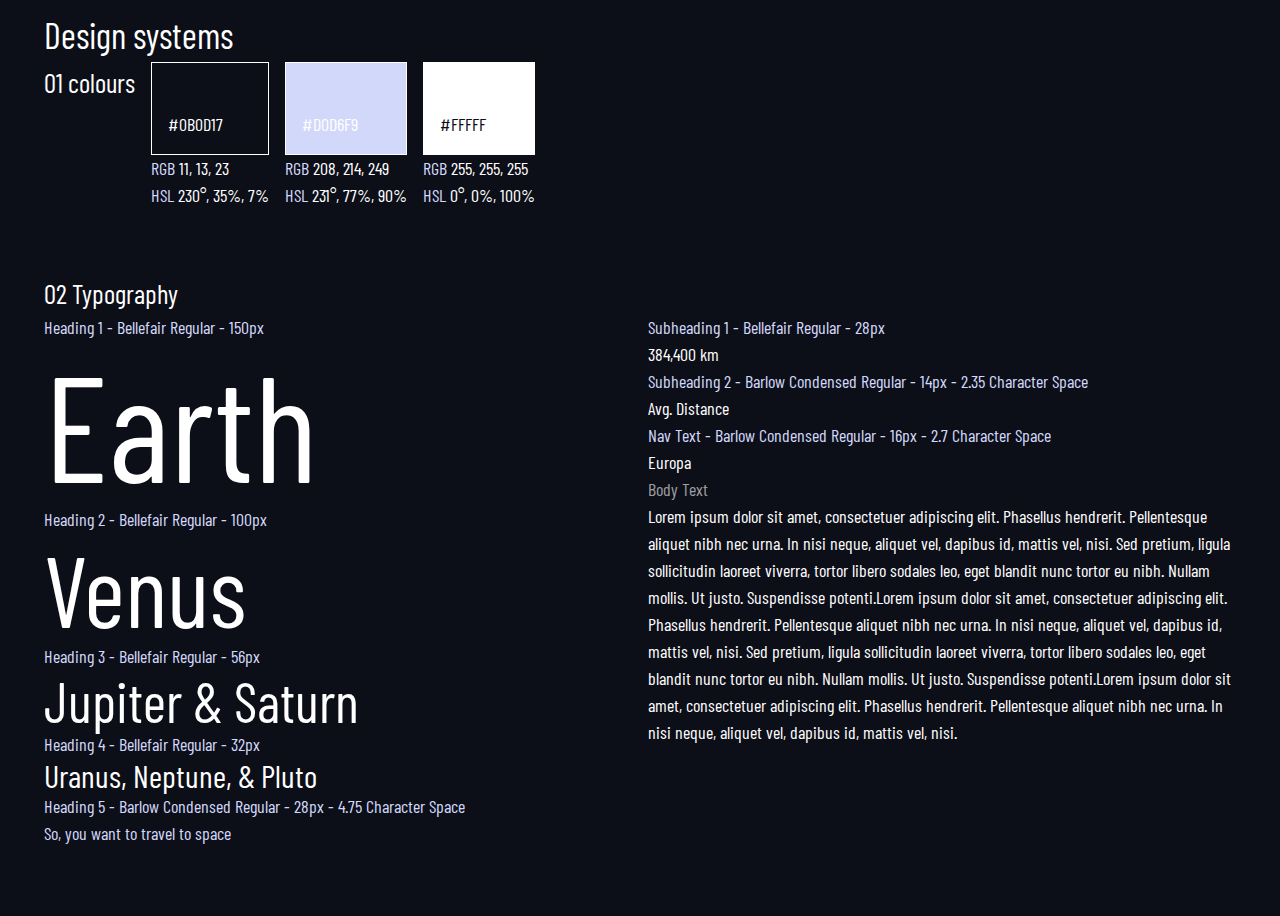
==== starter-code/design-system.html @ 04c1db1b "Typography design system" ====
<!DOCTYPE html>
<html lang="en">

<head>
    <meta charset="UTF-8">
    <meta http-equiv="X-UA-Compatible" content="IE=edge">
    <meta name="viewport" content="width=device-width, initial-scale=1.0">
    <title>Design system</title>
    <link rel="stylesheet" href="./assets/index.css">
    <link rel="preconnect" href="https://fonts.googleapis.com">
    <link rel="preconnect" href="https://fonts.gstatic.com" crossorigin>
    <link href="https://fonts.googleapis.com/css2?family=Barlow+Condensed&family=Bellefair&display=swap"
        rel="stylesheet">
</head>

<body class="bg-dark">
    <div class="container">
        <h1>Design systems</h1>
        <section class="flex" id="colours">
            <h2><span>01 </span>colours</h2>
            <div>
                <div style="padding: 3rem 1rem 1rem; border: 1px solid white;">
                    #0B0D17
                </div>
                <p><span class="text-light-blue">RGB</span> 11, 13, 23</p>
                <p><span class="text-light-blue">HSL</span> 230°, 35%, 7%</p>
            </div>
            <div>
                <div class="bg-light-blue" style="padding: 3rem 1rem 1rem; border: 1px solid white;">
                    #D0D6F9
                </div>
                <p><span class="text-light-blue"> RGB</span> 208, 214, 249</p>
                <p><span class="text-light-blue"> HSL</span> 231°, 77%, 90%</p>
            </div>
            <div>
                <div class="bg-white text-dark" style="padding: 3rem 1rem 1rem; border: 1px solid white;">
                    #FFFFF
                </div>
                <p> <span class="text-light-blue">RGB</span> 255, 255, 255</p>
                <p> <span class="text-light-blue">HSL</span> 0°, 0%, 100%</p>
            </div>
        </section>

        <section id="typography" style="margin: 4rem 0">
            <h2><span>02 </span>Typography</h2>
            <div class="flex">
                <div style="flex-basis: 100%">
                    <div>
                        <p class="text-light-blue">Heading 1 - Bellefair Regular - 150px</p>
                        <p class="fs-900">Earth</p>
                    </div>
                    <div>
                        <p class="text-light-blue">Heading 2 - Bellefair Regular - 100px</p>
                        <p class="fs-800">Venus</p>
                    </div>
                    <div>
                        <p class="text-light-blue">Heading 3 - Bellefair Regular - 56px</p>
                        <p class="fs-700">Jupiter & Saturn</p>
                    </div>
                    <div>
                        <p class="text-light-blue">Heading 4 - Bellefair Regular - 32px</p>
                        <p class="fs-600">Uranus, Neptune, & Pluto</p>
                    </div>
                    <div>
                        <p class="text-light-blue">Heading 5 - Barlow Condensed Regular - 28px - 4.75 Character Space
                        </p>
                        <p class="text-light-blue">So, you want to travel to space</p>
                    </div>

                </div>

                <div style="flex-basis: 100%">
                    <div>
                        <p class="text-light-blue">Subheading 1 - Bellefair Regular - 28px</p>
                        <p>384,400 km</p>
                    </div>
                    <div>
                        <p class="text-light-blue">Subheading 2 - Barlow Condensed Regular - 14px - 2.35 Character Space
                        </p>
                        <p>Avg. Distance</p>
                    </div>
                    <div>
                        <p class="text-light-blue">Nav Text - Barlow Condensed Regular - 16px - 2.7 Character Space</p>
                        <p>Europa</p>
                    </div>
                    <div>
                        <p class="alpha-text">Body Text</p>
                        <p>Lorem ipsum dolor sit amet, consectetuer adipiscing elit. Phasellus hendrerit. Pellentesque
                            aliquet nibh nec urna. In nisi neque, aliquet vel, dapibus id, mattis vel, nisi. Sed
                            pretium, ligula sollicitudin laoreet viverra, tortor libero sodales leo, eget blandit nunc
                            tortor eu nibh. Nullam mollis. Ut justo. Suspendisse potenti.Lorem ipsum dolor sit amet,
                            consectetuer adipiscing elit. Phasellus hendrerit. Pellentesque aliquet nibh nec urna. In
                            nisi neque, aliquet vel, dapibus id, mattis vel, nisi. Sed pretium, ligula sollicitudin
                            laoreet viverra, tortor libero sodales leo, eget blandit nunc tortor eu nibh. Nullam mollis.
                            Ut justo. Suspendisse potenti.Lorem ipsum dolor sit amet, consectetuer adipiscing elit.
                            Phasellus hendrerit. Pellentesque aliquet nibh nec urna. In nisi neque, aliquet vel, dapibus
                            id, mattis vel, nisi. </p>
                    </div>
                </div>
            </div>
        </section>

    </div>
</body>

</html>
---- starter-code/assets/index.css ----
/* Custom properties */

:root {

    /* colours */

    --clr-dark: 230 35% 7%;
    --clr-light-blue: 231 77% 90%;
    --clr-white: 0 0% 100%;

    /* font sizes */

    --fs-900: 9.375rem; 
    --fs-800: 6.25rem;
    --fs-700: 3.5rem;
    --fs-600: 2rem;
    --fs-500: 1.75rem;
    --fs-400: 1.125rem;
    --fs-300: 1rem;
    --fs-200: 0.875rem;
    
    --ff-sans-normal: 'Barlow Condensed', sans-serif;
    --ff-sans-serif: 'Bellefair', serif;
}

/* ---------- */

/* Boxsizing */

*,
*::before,
*::after {
    box-sizing: border-box;
}
/* ------- */

/* resets */

h1,
h2,
h3,
h4,
p,
figure,
picture {
    margin: 0;
}

ul,
li {
    list-style: none;
    text-decoration: none;
}

img,
picture {
    display: block;
    max-width: 100%;
}

input,
button,
textarea,
select {
    font: inherit;
}

/* ------- */

body {
    font-family: var(--ff-sans-normal);
    font-size: var(--fs-400);
    color: hsl(var(--clr-white));
    line-height: 1.5;
    min-height: 100vh;
}

h1,
h2,
h3,
h4,
h5,
p {
    font-weight: 400;
}

/* Utility classes */

.flex {
    display: flex;
    gap: var(--gap, 1rem);
}

.grid {
    display: grid;
    gap: var(--gap, 1rem);
}

.container {
    padding: 0 2em;
    max-width: 80rem;
    margin: 0 auto;
}

.box {
    padding: 3rem;
    background: wheat;
    
}

/* --------- */

/* colours */

.bg-dark {
    background-color: hsl( var(--clr-dark));
}

.bg-light-blue {
    background-color:  hsl(var(--clr-light-blue));
}

.bg-white {
    background-color: hsl(var(--clr-white));
}

.text-dark {
    color: hsl(var(--clr-dark));
}

.text-light-blue {
    color: hsl(var(--clr-light-blue));
}

.text-white {
    color: hsl(var(--clr-white));
}

.alpha-text {
    color: hsl(var(--clr-white) / .6);
}

/* ------ */

/* typography */

.ff-serif {
    font-family: var(--ff-sans-serif);
}

.ff-normal {
    font-family: var(--ff-sans-normal);
}

.letter-spacing-1 {
    letter-spacing: 4.75px;
}

.letter-spacing-2 {
    letter-spacing: 2.7px;
}

.letter-spacing-3 {
    letter-spacing: 2.35px;
}

.uppercase {
    text-transform: uppercase;
}

.fs-900 {
     font-size: var(--fs-900);
}

.fs-800 {
     font-size: var(--fs-800); 
}

.fs-700 {
     font-size: var(--fs-700);
}

.fs-600 {
     font-size: var(--fs-600);
}

.fs-500 {
     font-size: var(--fs-500); 
}

.fs-400 {
     font-size: var(--fs-400); 
}

.fs-300 {
     font-size: var(--fs-300); 
}

.fs-200 {
     font-size: var(--fs-200); 
}

.fs-900,
.fs-800,
.fs-700,
.fs-600 {
    line-height: 1.1;
}

/* --------- */
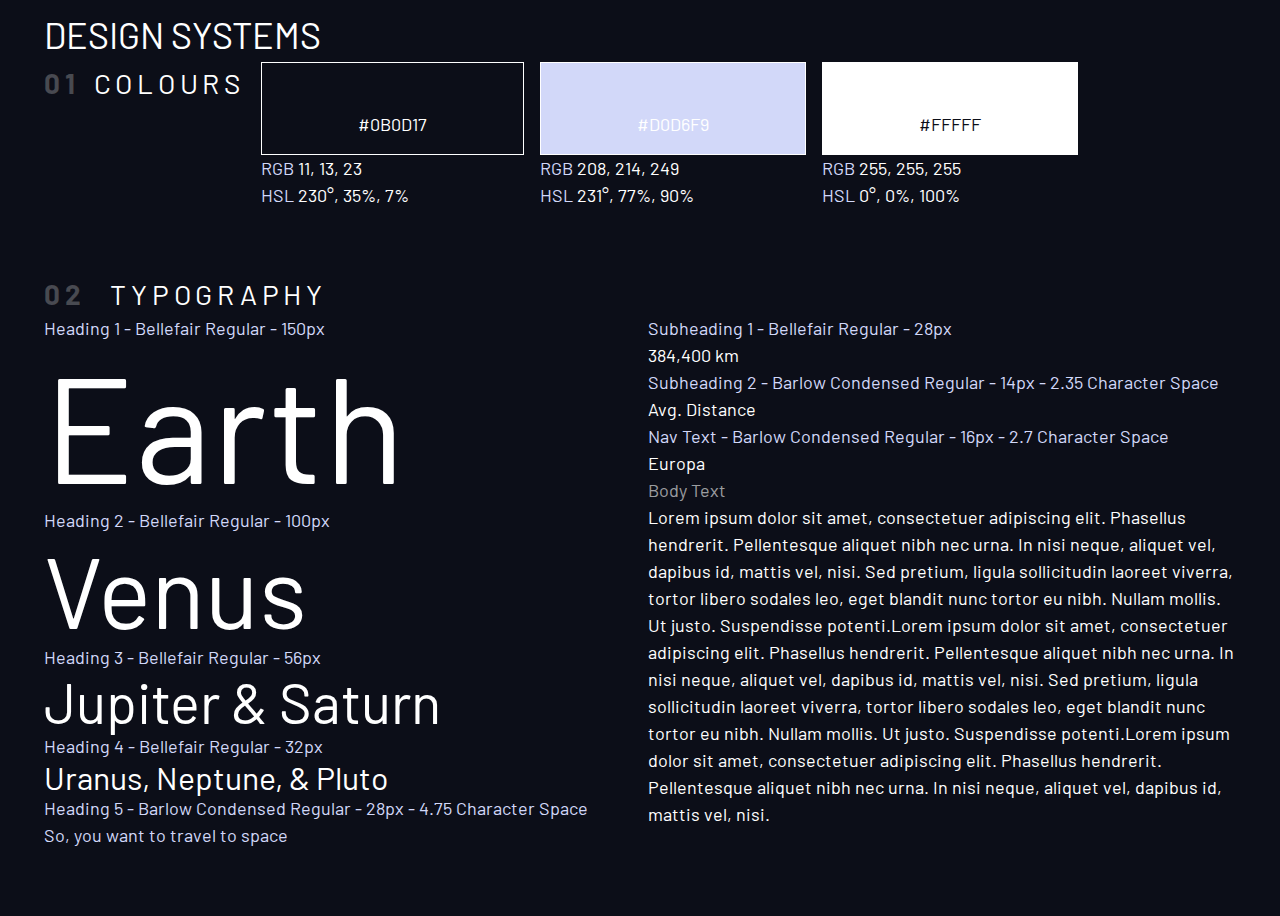
==== commit d5a3af76: "Numbered titles" ====
--- a/starter-code/design-system.html
+++ b/starter-code/design-system.html
@@ -9,31 +9,32 @@
     <link rel="stylesheet" href="./assets/index.css">
     <link rel="preconnect" href="https://fonts.googleapis.com">
     <link rel="preconnect" href="https://fonts.gstatic.com" crossorigin>
-    <link href="https://fonts.googleapis.com/css2?family=Barlow+Condensed&family=Bellefair&display=swap"
+    <link
+        href="https://fonts.googleapis.com/css2?family=Barlow+Condensed:wght@400;700&family=Bellefair&family=Barlow:wght@400;700&display=swap"
         rel="stylesheet">
 </head>
 
 <body class="bg-dark">
     <div class="container">
-        <h1>Design systems</h1>
+        <h1 class="uppercase">Design systems</h1>
         <section class="flex" id="colours">
-            <h2><span>01 </span>colours</h2>
+            <h2 class="numbered-title"><span>01</span>colours</h2>
             <div>
-                <div style="padding: 3rem 1rem 1rem; border: 1px solid white;">
+                <div style="padding: 3rem 6rem 1rem; border: 1px solid white;">
                     #0B0D17
                 </div>
                 <p><span class="text-light-blue">RGB</span> 11, 13, 23</p>
                 <p><span class="text-light-blue">HSL</span> 230°, 35%, 7%</p>
             </div>
             <div>
-                <div class="bg-light-blue" style="padding: 3rem 1rem 1rem; border: 1px solid white;">
+                <div class="bg-light-blue" style="padding: 3rem 6rem 1rem; border: 1px solid white;">
                     #D0D6F9
                 </div>
                 <p><span class="text-light-blue"> RGB</span> 208, 214, 249</p>
                 <p><span class="text-light-blue"> HSL</span> 231°, 77%, 90%</p>
             </div>
             <div>
-                <div class="bg-white text-dark" style="padding: 3rem 1rem 1rem; border: 1px solid white;">
+                <div class="bg-white text-dark" style="padding: 3rem 6rem 1rem; border: 1px solid white;">
                     #FFFFF
                 </div>
                 <p> <span class="text-light-blue">RGB</span> 255, 255, 255</p>
@@ -42,7 +43,7 @@
         </section>
 
         <section id="typography" style="margin: 4rem 0">
-            <h2><span>02 </span>Typography</h2>
+            <h2 class="numbered-title"><span>02 </span>Typography</h2>
             <div class="flex">
                 <div style="flex-basis: 100%">
                     <div>
--- a/starter-code/assets/index.css
+++ b/starter-code/assets/index.css
@@ -19,8 +19,9 @@
     --fs-300: 1rem;
     --fs-200: 0.875rem;
     
-    --ff-sans-normal: 'Barlow Condensed', sans-serif;
-    --ff-sans-serif: 'Bellefair', serif;
+    --ff-sans-cond: "Barlow Condensed", sans-serif;
+    --ff-sans-normal: 'Barlow', sans-serif;
+    --ff-serif: 'Bellefair', serif;
 }
 
 /* ---------- */
@@ -207,4 +208,19 @@
     line-height: 1.1;
 }
 
+.numbered-title {
+    font-size: var(--fs-500);
+    font-family: var(--ff-sans-normal);
+    letter-spacing: 4.75px;
+    text-transform: uppercase;
+}
+
+
+.numbered-title > span {
+    color: hsl(var(--clr-white) / .25);
+    margin-right: .5em;
+    font-weight: 700;
+}
+
+
 /* --------- */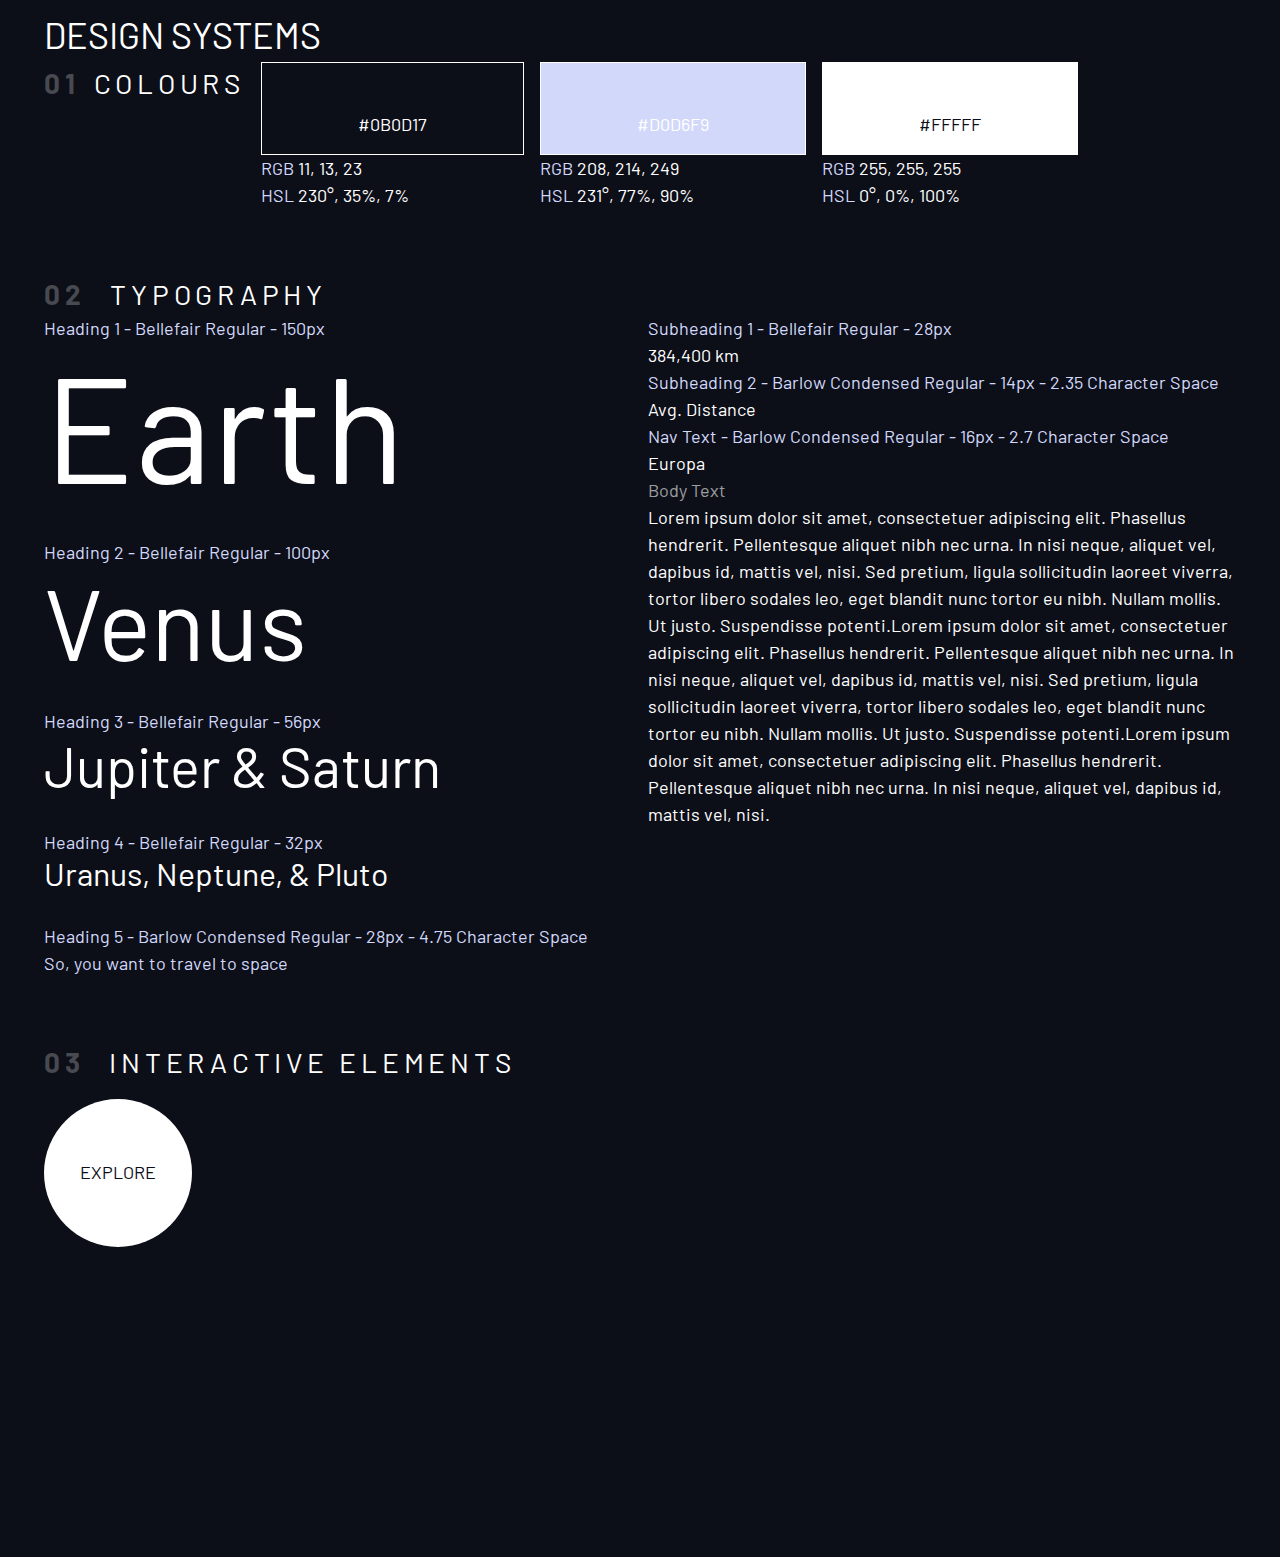
==== commit 1bfd4afd: "Large button component" ====
--- a/starter-code/design-system.html
+++ b/starter-code/design-system.html
@@ -15,10 +15,11 @@
 </head>
 
 <body class="bg-dark">
-    <div class="container">
+    <div class="container ">
         <h1 class="uppercase">Design systems</h1>
         <section class="flex" id="colours">
             <h2 class="numbered-title"><span>01</span>colours</h2>
+
             <div>
                 <div style="padding: 3rem 6rem 1rem; border: 1px solid white;">
                     #0B0D17
@@ -40,12 +41,13 @@
                 <p> <span class="text-light-blue">RGB</span> 255, 255, 255</p>
                 <p> <span class="text-light-blue">HSL</span> 0°, 0%, 100%</p>
             </div>
+
         </section>
 
         <section id="typography" style="margin: 4rem 0">
             <h2 class="numbered-title"><span>02 </span>Typography</h2>
             <div class="flex">
-                <div style="flex-basis: 100%">
+                <div class="flow" style="flex-basis: 100%; --flow-space: 2rem">
                     <div>
                         <p class="text-light-blue">Heading 1 - Bellefair Regular - 150px</p>
                         <p class="fs-900">Earth</p>
@@ -70,7 +72,7 @@
 
                 </div>
 
-                <div style="flex-basis: 100%">
+                <div style="flex-basis: 100%; --flow-space: 2rem">
                     <div>
                         <p class="text-light-blue">Subheading 1 - Bellefair Regular - 28px</p>
                         <p>384,400 km</p>
@@ -100,7 +102,30 @@
                 </div>
             </div>
         </section>
+        <section class="flow" id="interactive-elements">
+            <h2 class="numbered-title"><span>03</span> Interactive elements</h2>
 
+            <!-- navigation -->
+            <div></div>
+
+            <div class="flex">
+                <div>
+                    <!-- explore button -->
+                    <a href="#" class="large-button bg-white ff-serif uppercase text-dark">Explore</a>
+                </div>
+
+                <div style="margin-bottom: 50vh">
+                    <!-- Tabs -->
+
+
+                    <!-- Dots -->
+
+
+                    <!-- Numbers -->
+                </div>
+            </div>
+
+        </section>
     </div>
 </body>
 
--- a/starter-code/assets/index.css
+++ b/starter-code/assets/index.css
@@ -97,6 +97,12 @@
     gap: var(--gap, 1rem);
 }
 
+/* Select all but not the first child */
+
+.flow > * + * {
+    margin-top: var(--flow-space, 1rem);
+}
+
 .container {
     padding: 0 2em;
     max-width: 80rem;
@@ -223,4 +229,16 @@
 }
 
 
-/* --------- */+/* --------- */
+
+/* Components */
+
+.large-button {
+
+    display: grid;
+    aspect-ratio: 1;   
+    padding: 0 2em;
+    place-items: center;
+    text-decoration: none;
+    border-radius: 50%;
+}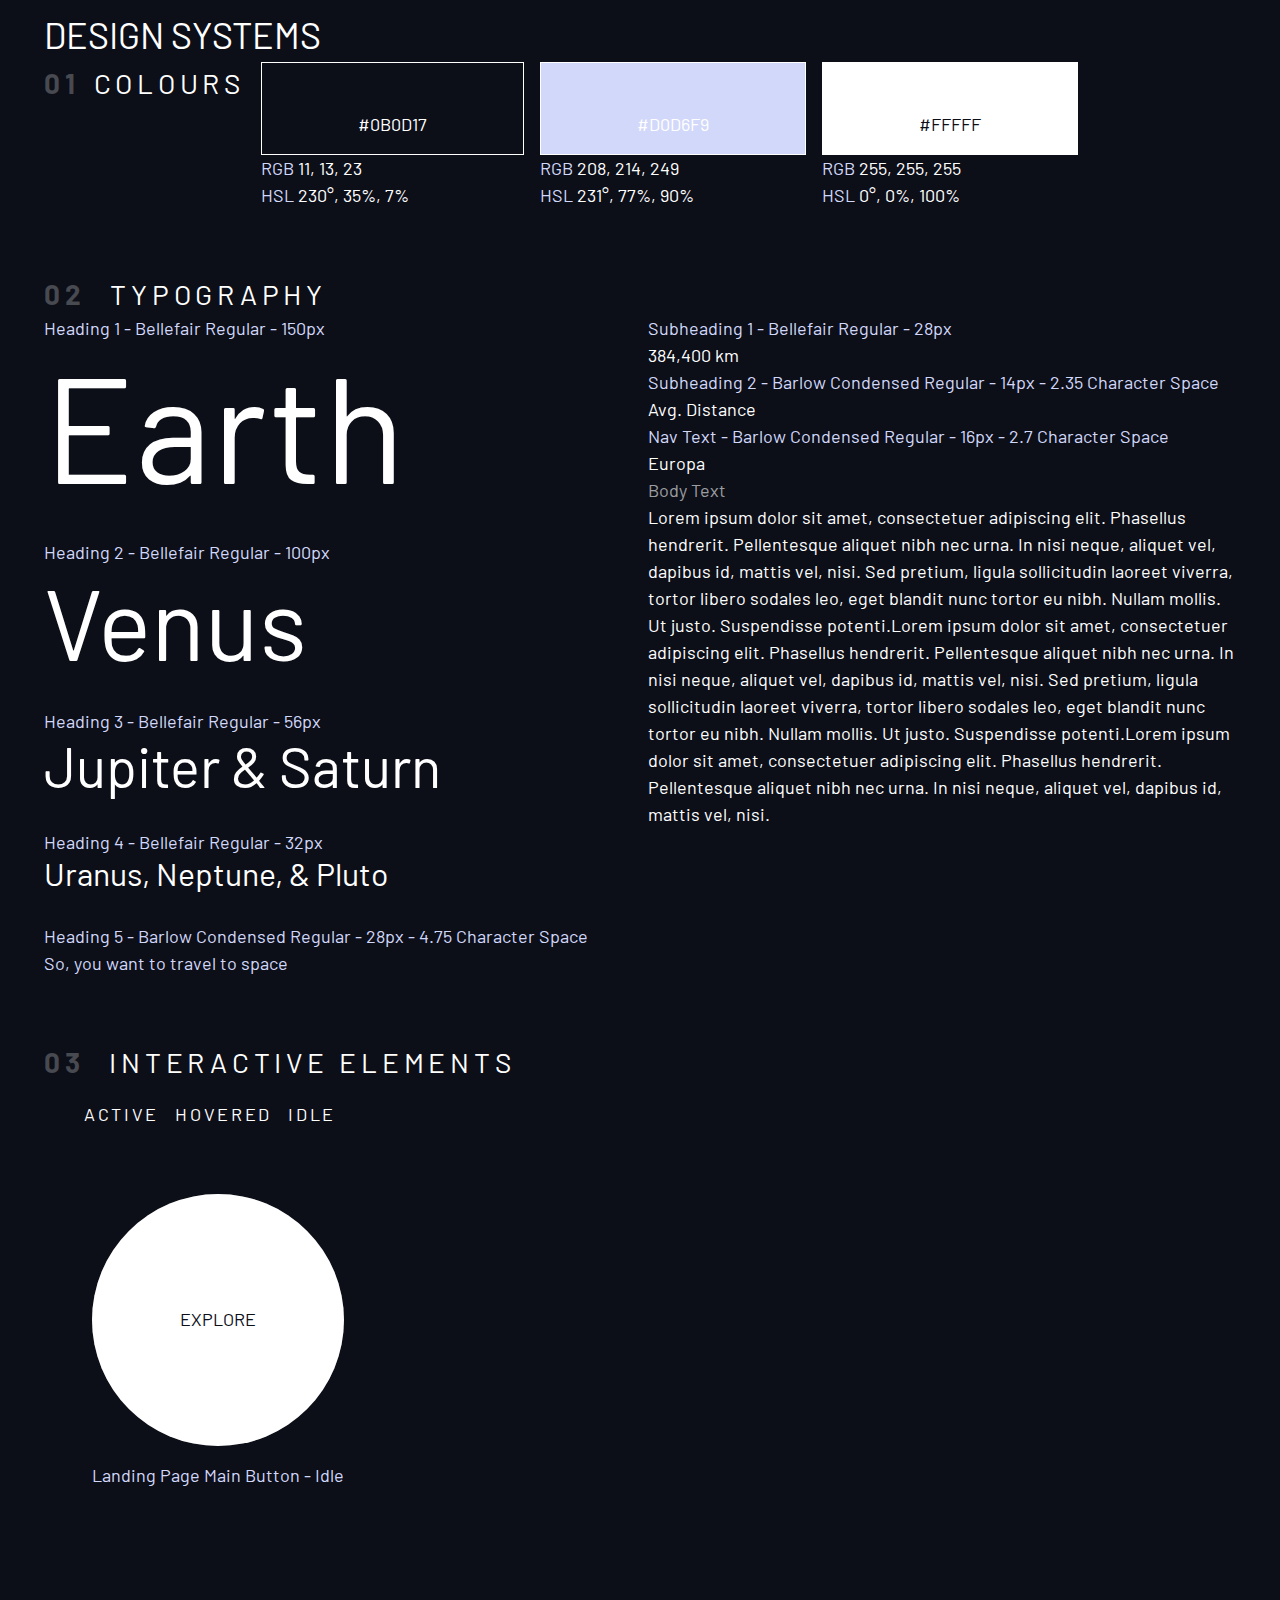
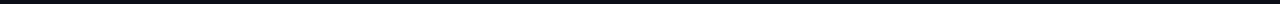
==== commit 8d2e2947: "primary nav/button design system" ====
--- a/starter-code/design-system.html
+++ b/starter-code/design-system.html
@@ -106,12 +106,21 @@
             <h2 class="numbered-title"><span>03</span> Interactive elements</h2>
 
             <!-- navigation -->
-            <div></div>
+            <div>
+                <nav>
+                    <ul class="primary-navigation flex uppercase letter-spacing-2">
+                        <li><a href="#"></a>Active</li>
+                        <li><a href="#"></a>Hovered</li>
+                        <li><a href="#"></a>Idle</li>
+                    </ul>
+                </nav>
+            </div>
 
             <div class="flex">
-                <div>
+                <div style="margin: 3rem;">
                     <!-- explore button -->
                     <a href="#" class="large-button bg-white ff-serif uppercase text-dark">Explore</a>
+                    <p style="margin-top: 1rem;" class="text-light-blue">Landing Page Main Button - Idle</p>
                 </div>
 
                 <div style="margin-bottom: 50vh">
--- a/starter-code/assets/index.css
+++ b/starter-code/assets/index.css
@@ -234,11 +234,28 @@
 /* Components */
 
 .large-button {
-
+    position: relative;
     display: grid;
     aspect-ratio: 1;   
     padding: 0 2em;
     place-items: center;
     text-decoration: none;
     border-radius: 50%;
-}+    z-index: 1;
+   
+}
+
+.large-button::after {
+    content: '';
+    position: absolute;
+    background: hsl(var(--clr-white) / .25);
+    border-radius: 50%;
+    height: 100%;
+    width: 100%;
+    z-index: -1;
+}
+
+.large-button:hover::after,
+.large-button:focus::after {
+    transform: scale(1.5); 
+}
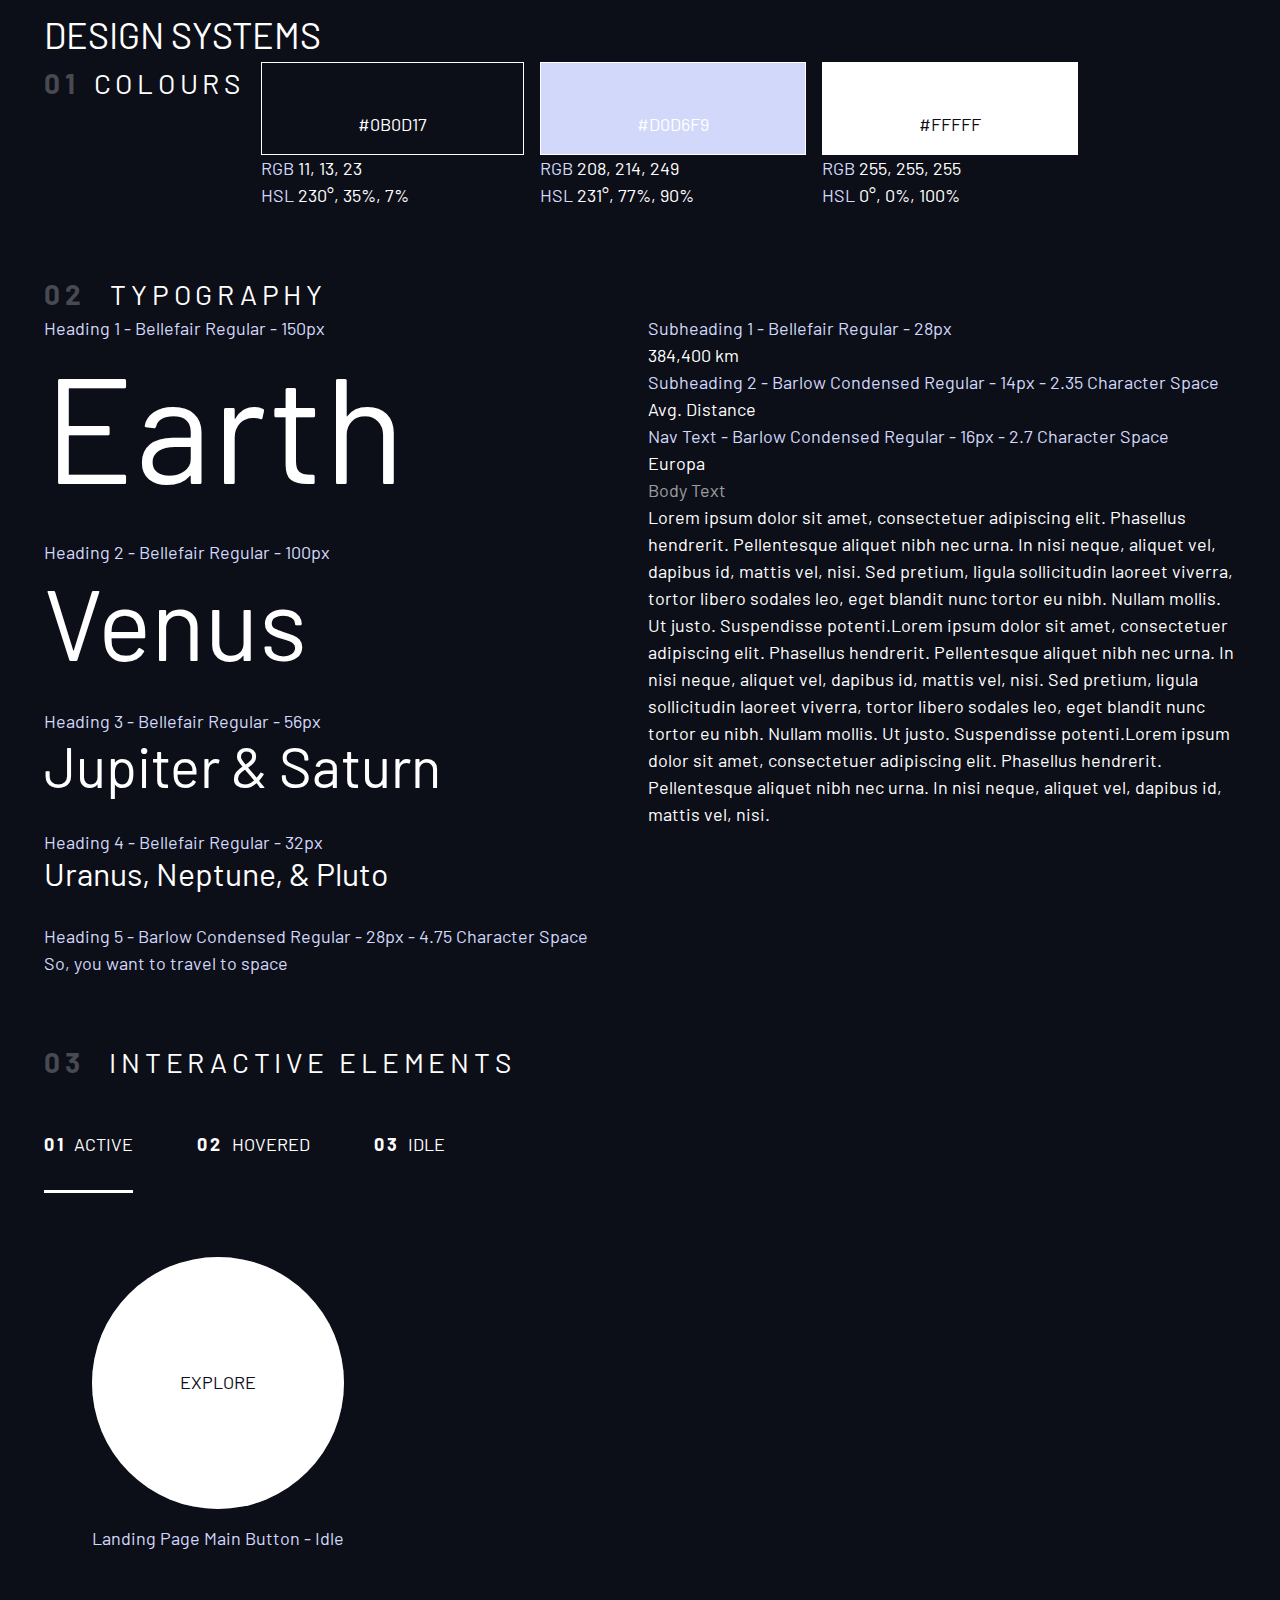
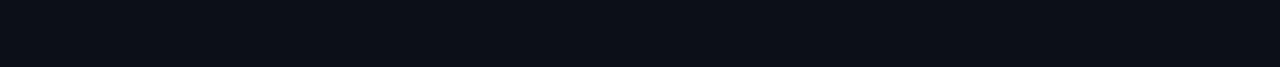
==== commit d2e4b2f9: "Underline indicators Design system" ====
--- a/starter-code/design-system.html
+++ b/starter-code/design-system.html
@@ -108,10 +108,14 @@
             <!-- navigation -->
             <div>
                 <nav>
-                    <ul class="primary-navigation flex uppercase letter-spacing-2">
-                        <li><a href="#"></a>Active</li>
-                        <li><a href="#"></a>Hovered</li>
-                        <li><a href="#"></a>Idle</li>
+                    <ul style="--gap: 4rem;" class="primary-navigation underline-indicators flex">
+                        <li class="active uppercase text-white"><a class="letter-spacing-2"
+                                href="#"><span>01</span></a>Active
+                        </li>
+                        <li class="uppercase text-white"><a class="letter-spacing-2" href="#"><span>02</span></a>Hovered
+                        </li>
+                        <li class="uppercase text-white"><a class="letter-spacing-2" href="#"><span>03</span></a>Idle
+                        </li>
                     </ul>
                 </nav>
             </div>
--- a/starter-code/assets/index.css
+++ b/starter-code/assets/index.css
@@ -259,3 +259,38 @@
 .large-button:focus::after {
     transform: scale(1.5); 
 }
+
+.primary-navigation {
+    margin: 0;
+    padding: 0;
+    list-style: none;
+    text-decoration: none;
+    --underline-gap: 2rem;
+}
+
+.primary-navigation a {
+    text-decoration: none ;
+}
+
+.primary-navigation a > span {
+    font-weight: 700;
+    margin-right: .5em;
+    color: hsl(var(--clr-white));
+    
+}
+
+.underline-indicators > * {
+    /* undifined local custom property  */
+    padding: var(--underline-gap, 1rem) 0;
+    /* Hide border bottom */
+    border-bottom: solid hsl(var(--clr-white) / 0) ;   
+}
+
+.underline-indicators > *:hover,
+.underline-indicators > *:focus {
+    border-color: hsl(var(--clr-white) /.5);
+}
+
+.underline-indicators > .active {
+    border-color: hsl(var(--clr-white));
+}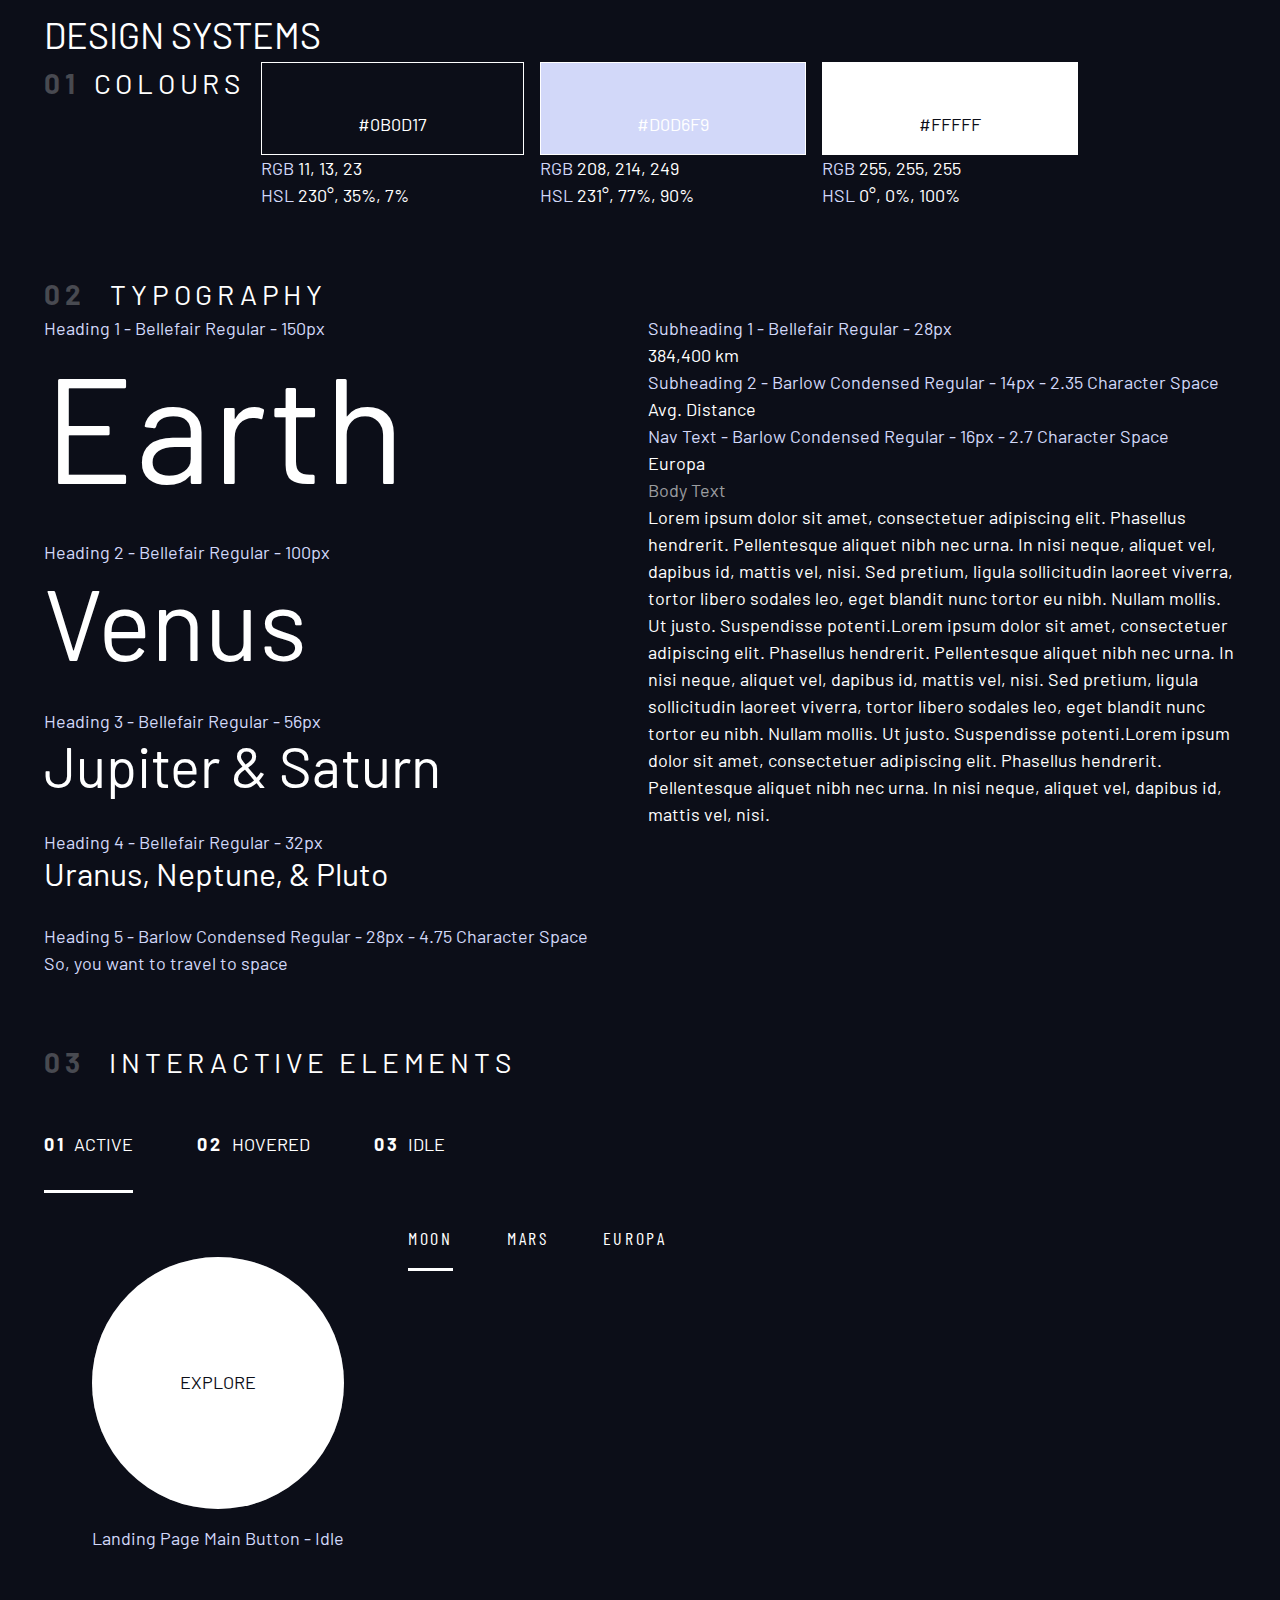
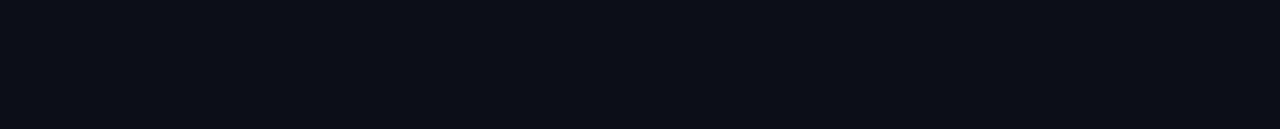
==== commit 5cbd0d3f: "Tab List Indicators" ====
--- a/starter-code/design-system.html
+++ b/starter-code/design-system.html
@@ -127,9 +127,13 @@
                     <p style="margin-top: 1rem;" class="text-light-blue">Landing Page Main Button - Idle</p>
                 </div>
 
-                <div style="margin-bottom: 50vh">
+                <div class="primary-buttons flex" style="margin-bottom: 50vh">
                     <!-- Tabs -->
-
+                    <div class="tab-list flex underline-indicators">
+                        <button class="active bg-dark text-white uppercase letter-spacing-2 ff-sans-cond">Moon</button>
+                        <button class="bg-dark text-white uppercase letter-spacing-2 ff-sans-cond">Mars</button>
+                        <button class="bg-dark text-white uppercase letter-spacing-2 ff-sans-cond">Europa</button>
+                    </div>
 
                     <!-- Dots -->
 
--- a/starter-code/assets/index.css
+++ b/starter-code/assets/index.css
@@ -151,6 +151,10 @@
 
 /* typography */
 
+.ff-sans-cond {
+    font-family: var(--ff-sans-cond);
+}
+
 .ff-serif {
     font-family: var(--ff-sans-serif);
 }
@@ -282,8 +286,11 @@
 .underline-indicators > * {
     /* undifined local custom property  */
     padding: var(--underline-gap, 1rem) 0;
+    
+    border: 0;
     /* Hide border bottom */
     border-bottom: solid hsl(var(--clr-white) / 0) ;   
+    cursor: pointer;
 }
 
 .underline-indicators > *:hover,
@@ -293,4 +300,9 @@
 
 .underline-indicators > .active {
     border-color: hsl(var(--clr-white));
-}+}
+
+.tab-list {
+ --gap: 3em;
+}
+
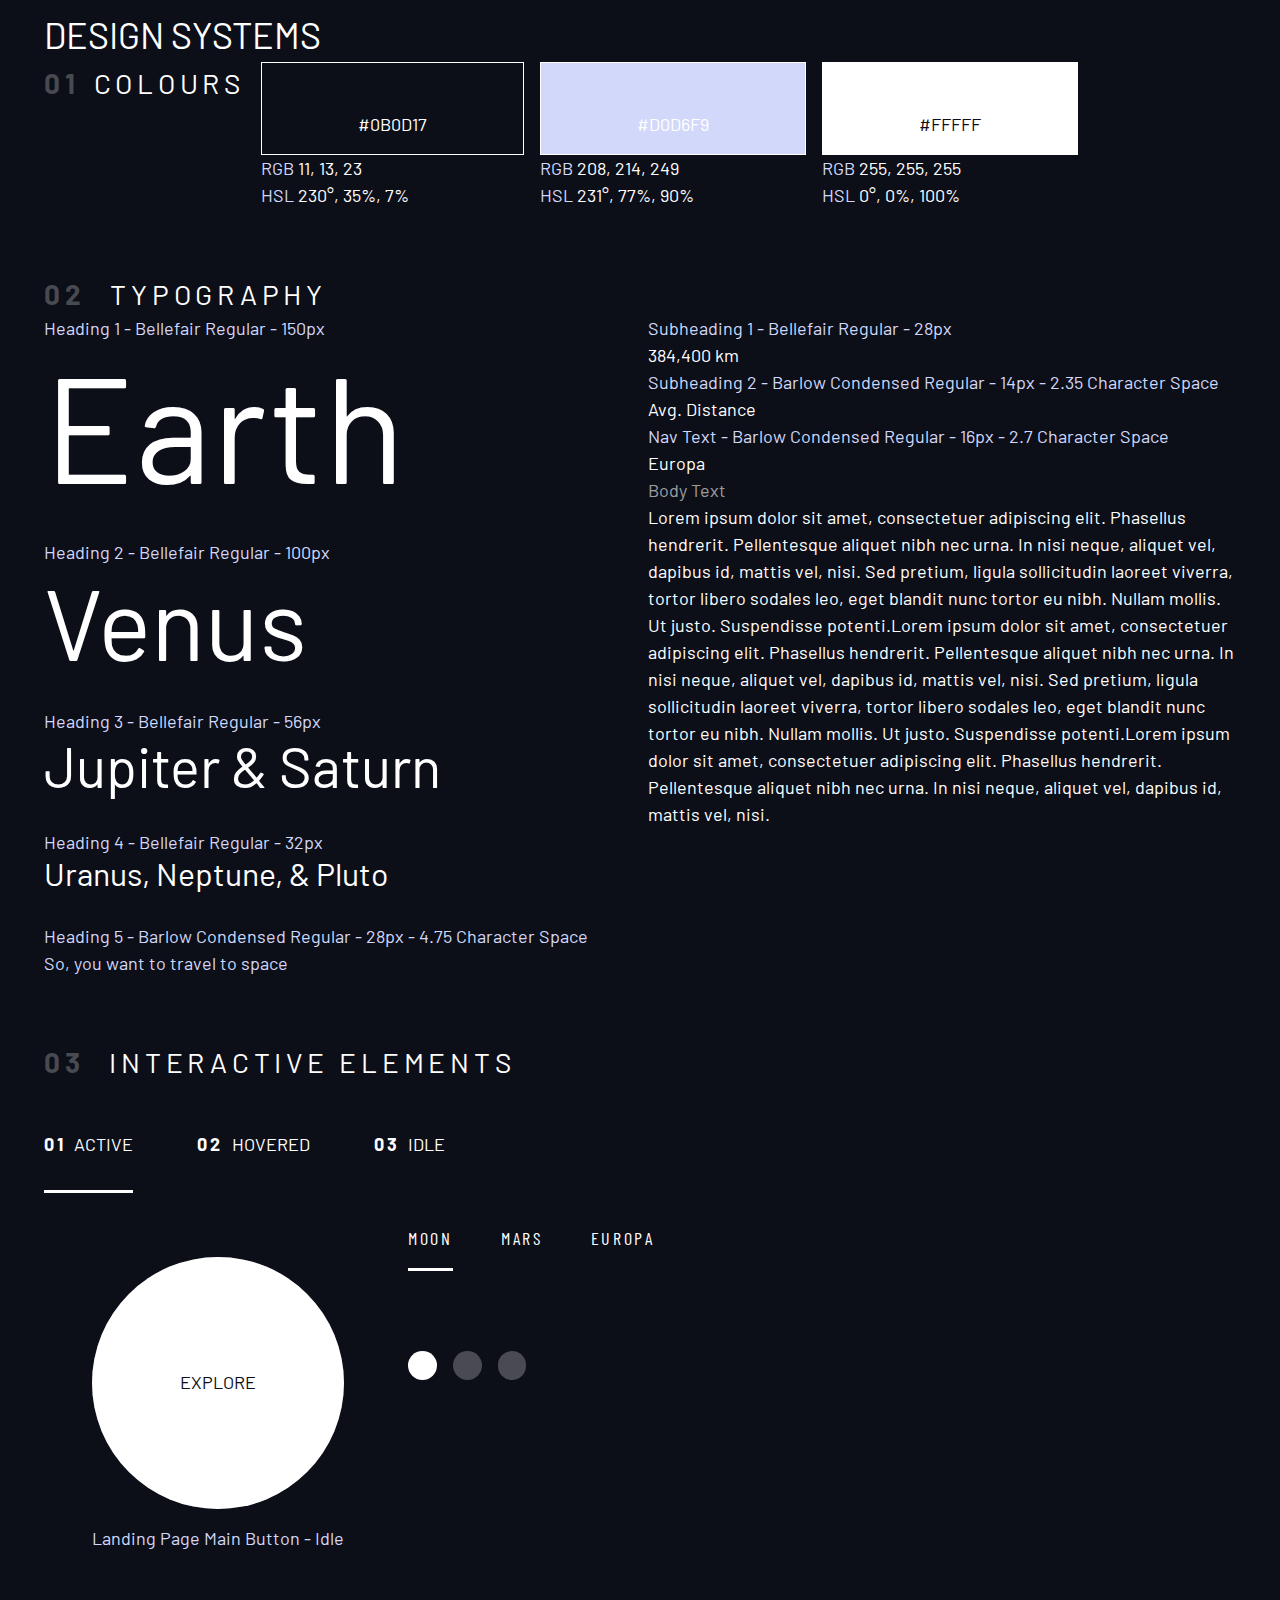
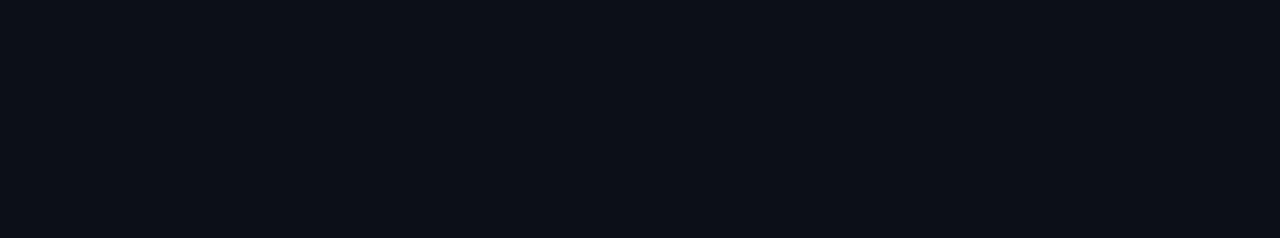
==== commit 1fb7da3d: "dot indicators design system" ====
--- a/starter-code/design-system.html
+++ b/starter-code/design-system.html
@@ -127,7 +127,7 @@
                     <p style="margin-top: 1rem;" class="text-light-blue">Landing Page Main Button - Idle</p>
                 </div>
 
-                <div class="primary-buttons flex" style="margin-bottom: 50vh">
+                <div class="flow primary-buttons" style="margin-bottom: 50vh; --flow-space: 5rem">
                     <!-- Tabs -->
                     <div class="tab-list flex underline-indicators">
                         <button class="active bg-dark text-white uppercase letter-spacing-2 ff-sans-cond">Moon</button>
@@ -136,7 +136,11 @@
                     </div>
 
                     <!-- Dots -->
-
+                    <div class="flex dot-indicators">
+                        <button class="active"></button>
+                        <button></button>
+                        <button></button>
+                    </div>
 
                     <!-- Numbers -->
                 </div>
--- a/starter-code/assets/index.css
+++ b/starter-code/assets/index.css
@@ -97,8 +97,8 @@
     gap: var(--gap, 1rem);
 }
 
+
 /* Select all but not the first child */
-
 .flow > * + * {
     margin-top: var(--flow-space, 1rem);
 }
@@ -240,6 +240,7 @@
 .large-button {
     position: relative;
     display: grid;
+    /* Sets width and height */
     aspect-ratio: 1;   
     padding: 0 2em;
     place-items: center;
@@ -261,6 +262,7 @@
 
 .large-button:hover::after,
 .large-button:focus::after {
+    /* resize by 1.5 */
     transform: scale(1.5); 
 }
 
@@ -303,6 +305,25 @@
 }
 
 .tab-list {
- --gap: 3em;
-}
-
+/* undifined local custom property  */
+    --gap: 3rem;
+}
+
+.dot-indicators > * {
+    cursor: pointer;
+    border: 0;
+    /* Sets width and height */
+    aspect-ratio: 1;
+    border-radius: 50%;
+    padding: .8em;
+    background-color: hsl(var(--clr-white) /.25);
+}
+
+.dot-indicators > *:hover,
+.dot-indicators > *:focus {
+   background-color: hsl(var(--clr-white) / .5);
+}
+
+.dot-indicators > .active {
+    background-color: hsl(var(--clr-white) / 1);
+}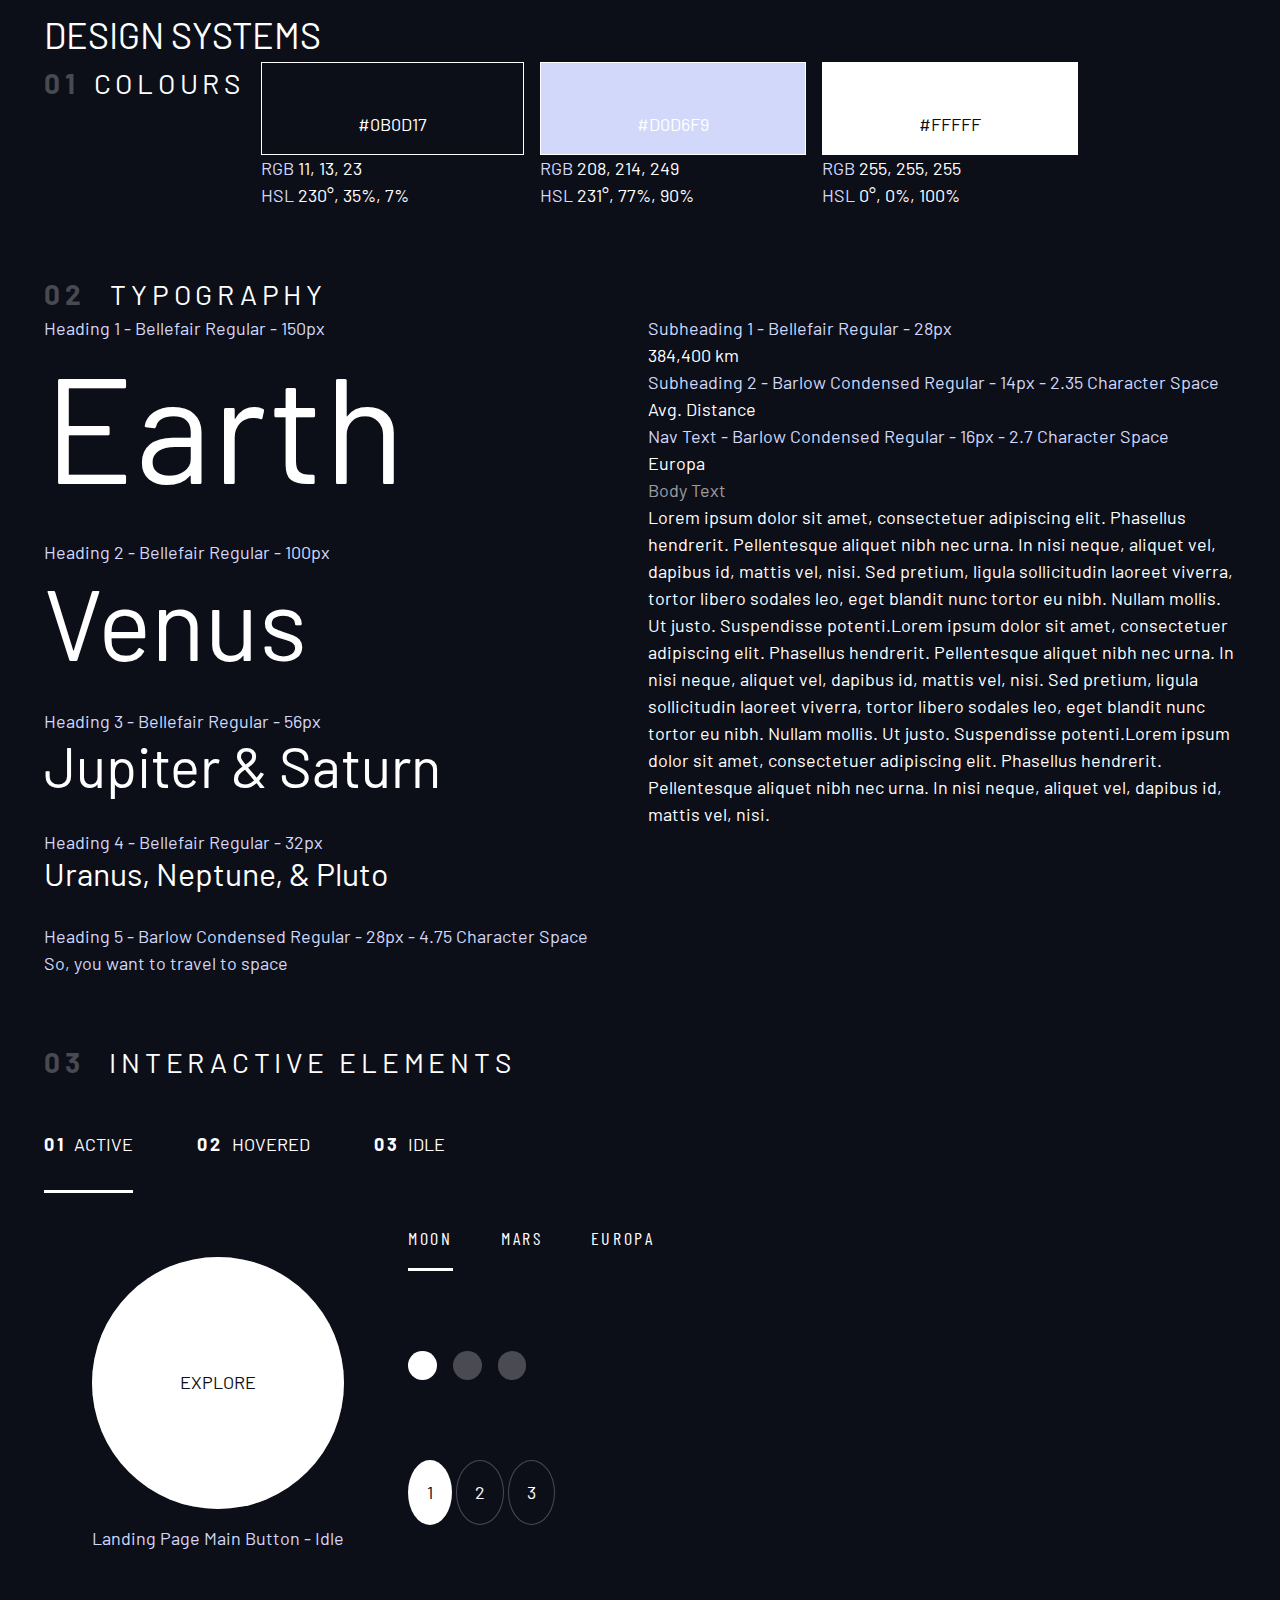
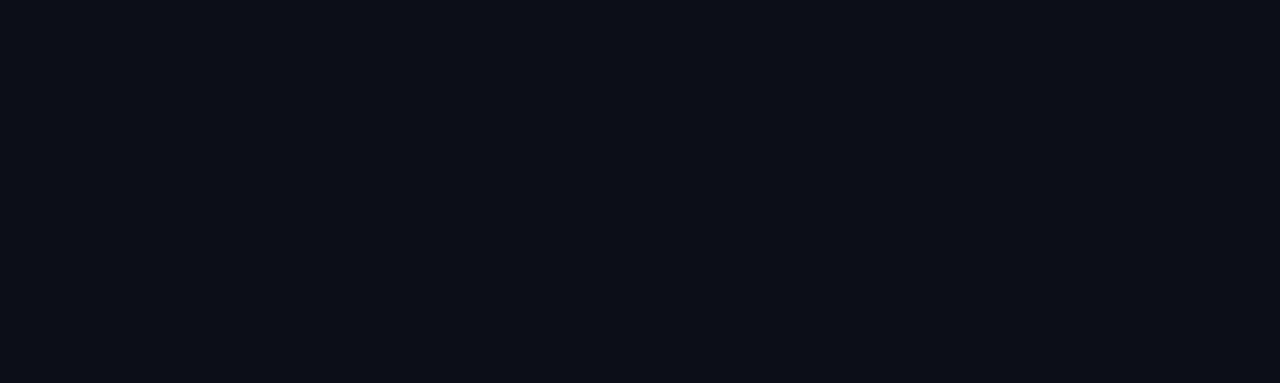
==== commit 22b6e0a0: "Number indicators Design system" ====
--- a/starter-code/design-system.html
+++ b/starter-code/design-system.html
@@ -143,6 +143,11 @@
                     </div>
 
                     <!-- Numbers -->
+                    <div class="number-indicators">
+                        <button class="active text-dark">1</button>
+                        <button>2</button>
+                        <button>3</button>
+                    </div>
                 </div>
             </div>
 
--- a/starter-code/assets/index.css
+++ b/starter-code/assets/index.css
@@ -326,4 +326,25 @@
 
 .dot-indicators > .active {
     background-color: hsl(var(--clr-white) / 1);
-}+}
+
+.number-indicators > * {
+    cursor: pointer;
+    color: hsl(var(--clr-white) / 1);
+    aspect-ratio:1;
+    border-radius: 50%;
+    background-color: hsl(var(--clr-dark));
+    border: 1px solid hsl(var(--clr-white) / .25);
+    padding: 1em;
+}
+
+.number-indicators > .active {
+    background-color: hsl(var(--clr-white) / 1);
+    color: hsl(var(--clr-dark));
+}
+
+.number-indicators > *:hover,
+.number-indicators > *:focus {
+    border: hsl(var(--clr-white) / 1);
+}
+
